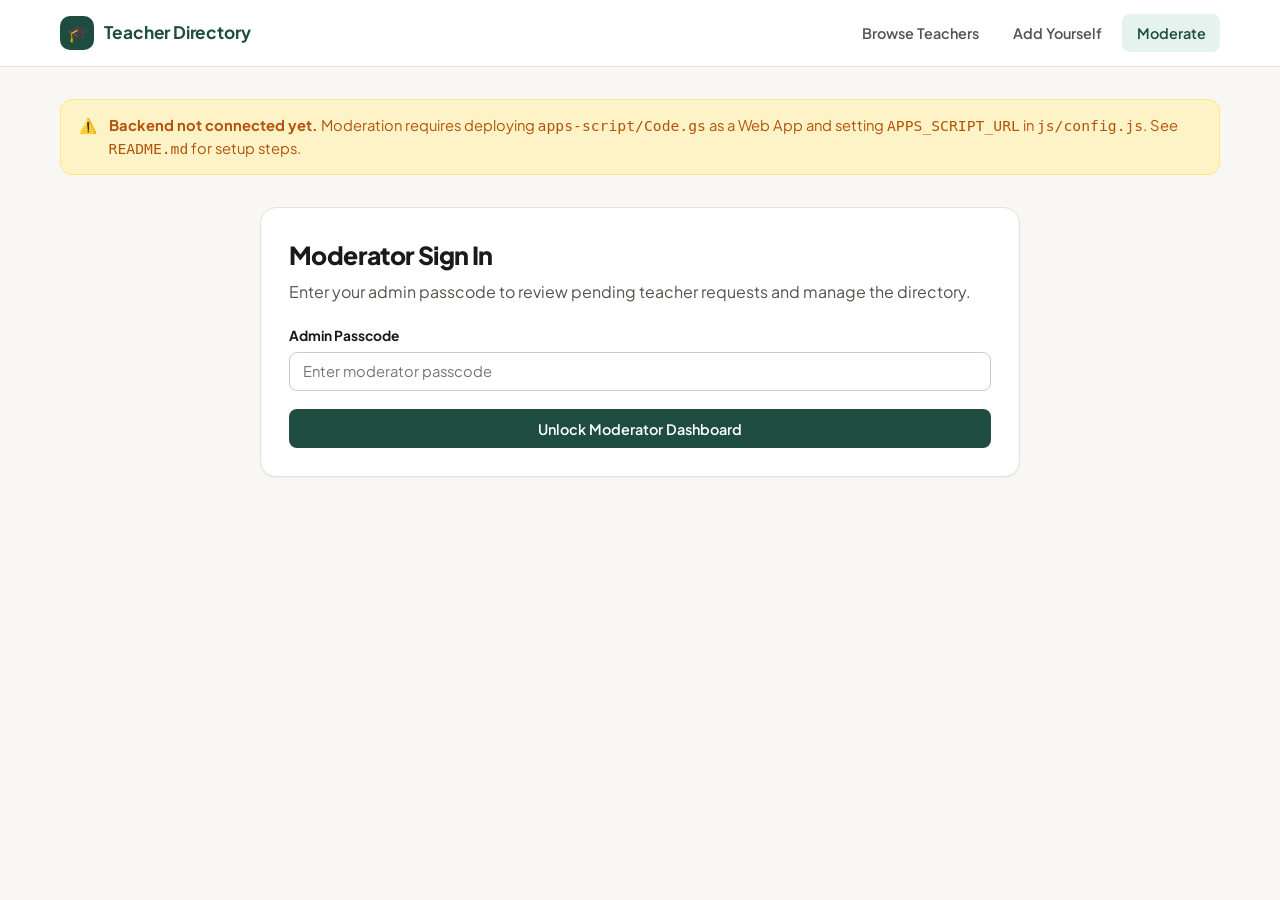
==== admin.html @ 6d1a6575 "Initial commit: Recommended Teacher Directory web app" ====
<!DOCTYPE html>
<html lang="en">
<head>
  <meta charset="UTF-8" />
  <meta name="viewport" content="width=device-width, initial-scale=1.0" />
  <title>Moderate Requests — Teacher Directory</title>
  <link rel="preconnect" href="https://fonts.googleapis.com" />
  <link rel="preconnect" href="https://fonts.gstatic.com" crossorigin />
  <link href="https://fonts.googleapis.com/css2?family=Plus+Jakarta+Sans:wght@400;500;600;700;800&display=swap" rel="stylesheet" />
  <link rel="stylesheet" href="css/styles.css" />
</head>
<body>
  <header class="navbar">
    <div class="navbar-inner">
      <a href="index.html" class="brand">
        <span class="brand-icon" aria-hidden="true">🎓</span>
        <span>Teacher Directory</span>
      </a>
      <nav class="nav-links" aria-label="Main navigation">
        <a href="index.html" class="nav-link">Browse Teachers</a>
        <a href="submit.html" class="nav-link">Add Yourself</a>
        <a href="admin.html" class="nav-link active">Moderate</a>
      </nav>
    </div>
  </header>

  <main class="container">
    <div id="setupNotice" class="alert alert-warning" style="display:none;">
      <span>⚠️</span>
      <div>
        <strong>Backend not connected yet.</strong> Moderation requires deploying <code>apps-script/Code.gs</code> as a Web App and setting <code>APPS_SCRIPT_URL</code> in <code>js/config.js</code>. See <code>README.md</code> for setup steps.
      </div>
    </div>

    <!-- Login View -->
    <section id="loginSection" class="container-narrow" style="margin: 2rem auto;">
      <div class="card-panel">
        <div class="page-header" style="margin-bottom:1.25rem;">
          <h1 style="font-size:1.55rem;">Moderator Sign In</h1>
          <p>Enter your admin passcode to review pending teacher requests and manage the directory.</p>
        </div>

        <div id="loginError" class="alert alert-danger" style="display:none;"></div>

        <form id="loginForm">
          <div class="form-group">
            <label for="passcodeInput">Admin Passcode</label>
            <input type="password" id="passcodeInput" class="form-control" placeholder="Enter moderator passcode" required autocomplete="current-password" />
          </div>
          <div style="margin-top:1.15rem;">
            <button type="submit" id="loginBtn" class="btn btn-primary" style="width:100%;">Unlock Moderator Dashboard</button>
          </div>
        </form>
      </div>
    </section>

    <!-- Dashboard View -->
    <section id="dashboardSection" style="display:none;">
      <div class="results-toolbar" style="margin-bottom:1.25rem;">
        <div class="page-header" style="margin-bottom:0;">
          <h1>Moderation Dashboard</h1>
          <p>Approve, edit, or reject teacher submissions and keep the directory up to date.</p>
        </div>
        <div style="display:flex; gap:0.5rem;">
          <button type="button" id="refreshBtn" class="btn btn-secondary">↻ Refresh</button>
          <button type="button" id="logoutBtn" class="btn btn-danger">Sign Out</button>
        </div>
      </div>

      <div class="tabs" role="tablist">
        <button type="button" class="tab-btn active" id="tabPending" role="tab" aria-selected="true">
          Pending Requests <span class="count-pill" id="pendingCount">0</span>
        </button>
        <button type="button" class="tab-btn" id="tabApproved" role="tab" aria-selected="false">
          Approved Directory <span class="count-pill" id="approvedCount">0</span>
        </button>
      </div>

      <!-- Pending Tab -->
      <div id="pendingPanel">
        <div id="pendingContainer"></div>
      </div>

      <!-- Approved Tab -->
      <div id="approvedPanel" style="display:none;">
        <div class="search-row" style="margin-bottom:1rem;">
          <div class="search-input-wrap">
            <svg width="18" height="18" viewBox="0 0 24 24" fill="none" stroke="currentColor" stroke-width="2" stroke-linecap="round" stroke-linejoin="round" aria-hidden="true">
              <circle cx="11" cy="11" r="8"></circle>
              <line x1="21" y1="21" x2="16.65" y2="16.65"></line>
            </svg>
            <input type="search" id="adminSearchInput" class="search-input" placeholder="Search approved teachers by name, subject, contact..." />
          </div>
        </div>
        <div id="approvedContainer"></div>
      </div>
    </section>
  </main>

  <!-- Edit / Approve Modal -->
  <div id="editModalBackdrop" class="modal-backdrop" role="dialog" aria-modal="true" aria-labelledby="modalTitle">
    <div class="modal">
      <div class="modal-header">
        <h2 id="modalTitle">Edit Teacher</h2>
        <button type="button" id="closeModalBtn" class="btn btn-secondary btn-sm">✕</button>
      </div>
      <form id="editForm">
        <div class="form-grid">
          <div class="form-group full">
            <label for="editName">Teacher / Academy Name</label>
            <input type="text" id="editName" class="form-control" required />
          </div>
          <div class="form-group">
            <label for="editSubject">Subject(s)</label>
            <input type="text" id="editSubject" class="form-control" required />
          </div>
          <div class="form-group">
            <label for="editMulti">Multi / Single</label>
            <select id="editMulti" class="form-control">
              <option value="Single">Single</option>
              <option value="Multiple">Multiple</option>
              <option value="Multi/repeat">Multi/repeat</option>
              <option value="Misc">Misc</option>
            </select>
          </div>
          <div class="form-group">
            <label for="editGrades">Grade(s)</label>
            <input type="text" id="editGrades" class="form-control" />
          </div>
          <div class="form-group">
            <label for="editBoard">Board</label>
            <input type="text" id="editBoard" class="form-control" />
          </div>
          <div class="form-group">
            <label for="editMode">Mode of Teaching</label>
            <select id="editMode" class="form-control">
              <option value="Online">Online</option>
              <option value="Offline">Offline</option>
              <option value="Hybrid">Hybrid</option>
              <option value="N.A">N.A</option>
            </select>
          </div>
          <div class="form-group">
            <label for="editContact">Contact Details</label>
            <input type="text" id="editContact" class="form-control" />
          </div>
          <div class="form-group full">
            <label for="editLocality">Locality for Offline</label>
            <input type="text" id="editLocality" class="form-control" />
          </div>
          <div class="form-group full">
            <label for="editComments">Comments</label>
            <textarea id="editComments" rows="3" class="form-control"></textarea>
          </div>
        </div>

        <div style="margin-top:1.25rem; display:flex; justify-content:flex-end; gap:0.6rem;">
          <button type="button" id="cancelModalBtn" class="btn btn-secondary">Cancel</button>
          <button type="submit" id="saveModalBtn" class="btn btn-primary">Save Changes</button>
        </div>
      </form>
    </div>
  </div>

  <div id="toast" class="toast" role="status" aria-live="polite"></div>

  <script type="module" src="js/admin.js"></script>
</body>
</html>
---- css/styles.css ----
/* ==========================================================================
   Teacher Directory — Clean, Warm Editorial Design System
   ========================================================================== */

:root {
  --bg: #f8f7f4;
  --surface: #ffffff;
  --surface-subtle: #f2f0eb;
  --border: #e5e2da;
  --border-strong: #d0cbc0;

  --text: #1c1917;
  --text-muted: #57534e;
  --text-light: #78716c;

  --primary: #1e4d40;
  --primary-hover: #163a30;
  --primary-soft: #e6f2ee;

  --accent: #c26a2e;
  --accent-soft: #fdf0e6;

  --online-bg: #e0f2fe;
  --online-text: #0369a1;
  --offline-bg: #fef3c7;
  --offline-text: #b45309;
  --hybrid-bg: #ede9fe;
  --hybrid-text: #6d28d9;
  --neutral-bg: #f1f5f9;
  --neutral-text: #475569;

  --success: #15803d;
  --success-bg: #dcfce7;
  --danger: #b91c1c;
  --danger-bg: #fee2e2;
  --warning: #b45309;
  --warning-bg: #fef3c7;

  --radius-sm: 8px;
  --radius-md: 12px;
  --radius-lg: 16px;
  --shadow-sm: 0 1px 2px rgba(28, 25, 23, 0.05);
  --shadow-md: 0 4px 14px rgba(28, 25, 23, 0.07);
  --shadow-lg: 0 12px 30px rgba(28, 25, 23, 0.12);
}

*, *::before, *::after {
  box-sizing: border-box;
}

body {
  margin: 0;
  font-family: 'Plus Jakarta Sans', -apple-system, BlinkMacSystemFont, 'Segoe UI', Roboto, sans-serif;
  background: var(--bg);
  color: var(--text);
  line-height: 1.55;
  -webkit-font-smoothing: antialiased;
}

a {
  color: inherit;
  text-decoration: none;
}

button, input, select, textarea {
  font-family: inherit;
}

/* ---------- Navigation ---------- */
.navbar {
  position: sticky;
  top: 0;
  z-index: 40;
  background: rgba(255, 255, 255, 0.92);
  backdrop-filter: blur(10px);
  border-bottom: 1px solid var(--border);
}

.navbar-inner {
  max-width: 1200px;
  margin: 0 auto;
  padding: 0.85rem 1.25rem;
  display: flex;
  align-items: center;
  justify-content: space-between;
  gap: 1rem;
  flex-wrap: wrap;
}

.brand {
  display: flex;
  align-items: center;
  gap: 0.65rem;
  font-weight: 700;
  font-size: 1.08rem;
  color: var(--primary);
  letter-spacing: -0.01em;
}

.brand-icon {
  width: 34px;
  height: 34px;
  border-radius: 10px;
  background: var(--primary);
  color: #fff;
  display: grid;
  place-items: center;
  font-size: 1.05rem;
}

.nav-links {
  display: flex;
  align-items: center;
  gap: 0.35rem;
}

.nav-link {
  padding: 0.5rem 0.9rem;
  border-radius: var(--radius-sm);
  font-size: 0.9rem;
  font-weight: 600;
  color: var(--text-muted);
  transition: background 0.15s, color 0.15s;
}

.nav-link:hover {
  background: var(--surface-subtle);
  color: var(--text);
}

.nav-link.active {
  background: var(--primary-soft);
  color: var(--primary);
}

/* ---------- Layout ---------- */
.container {
  max-width: 1200px;
  margin: 0 auto;
  padding: 2rem 1.25rem 4rem;
}

.container-narrow {
  max-width: 760px;
}

.page-header {
  margin-bottom: 1.75rem;
}

.page-header h1 {
  margin: 0 0 0.35rem;
  font-size: clamp(1.6rem, 3vw, 2.15rem);
  font-weight: 800;
  letter-spacing: -0.025em;
  color: var(--text);
}

.page-header p {
  margin: 0;
  color: var(--text-muted);
  font-size: 1rem;
}

/* ---------- Banners / Alerts ---------- */
.alert {
  padding: 0.9rem 1.15rem;
  border-radius: var(--radius-md);
  font-size: 0.92rem;
  margin-bottom: 1.25rem;
  display: flex;
  align-items: flex-start;
  gap: 0.7rem;
  line-height: 1.5;
}

.alert-warning {
  background: var(--warning-bg);
  color: var(--warning);
  border: 1px solid #fde68a;
}

.alert-success {
  background: var(--success-bg);
  color: var(--success);
  border: 1px solid #bbf7d0;
}

.alert-danger {
  background: var(--danger-bg);
  color: var(--danger);
  border: 1px solid #fecaca;
}

.alert-info {
  background: var(--primary-soft);
  color: var(--primary);
  border: 1px solid #c3e2d8;
}

/* ---------- Buttons ---------- */
.btn {
  display: inline-flex;
  align-items: center;
  justify-content: center;
  gap: 0.45rem;
  padding: 0.6rem 1.1rem;
  border-radius: var(--radius-sm);
  border: 1px solid transparent;
  font-size: 0.9rem;
  font-weight: 600;
  cursor: pointer;
  transition: all 0.15s ease;
  white-space: nowrap;
}

.btn:disabled {
  opacity: 0.55;
  cursor: not-allowed;
}

.btn-primary {
  background: var(--primary);
  color: #fff;
}

.btn-primary:hover:not(:disabled) {
  background: var(--primary-hover);
}

.btn-secondary {
  background: var(--surface);
  color: var(--text);
  border-color: var(--border-strong);
}

.btn-secondary:hover:not(:disabled) {
  background: var(--surface-subtle);
}

.btn-success {
  background: var(--success);
  color: #fff;
}

.btn-success:hover:not(:disabled) {
  background: #166534;
}

.btn-danger {
  background: var(--surface);
  color: var(--danger);
  border-color: #fca5a5;
}

.btn-danger:hover:not(:disabled) {
  background: var(--danger-bg);
}

.btn-sm {
  padding: 0.4rem 0.75rem;
  font-size: 0.82rem;
}

/* ---------- Filter Bar (Browse Page) ---------- */
.filter-panel {
  background: var(--surface);
  border: 1px solid var(--border);
  border-radius: var(--radius-lg);
  padding: 1.25rem;
  box-shadow: var(--shadow-sm);
  margin-bottom: 1.5rem;
}

.search-row {
  display: flex;
  gap: 0.75rem;
  margin-bottom: 1rem;
  flex-wrap: wrap;
}

.search-input-wrap {
  flex: 1;
  min-width: 240px;
  position: relative;
}

.search-input-wrap svg {
  position: absolute;
  left: 0.9rem;
  top: 50%;
  transform: translateY(-50%);
  color: var(--text-light);
  pointer-events: none;
}

.search-input {
  width: 100%;
  padding: 0.72rem 1rem 0.72rem 2.6rem;
  border: 1px solid var(--border-strong);
  border-radius: var(--radius-sm);
  font-size: 0.95rem;
  background: var(--bg);
  color: var(--text);
  transition: border-color 0.15s, background 0.15s;
}

.search-input:focus {
  outline: none;
  border-color: var(--primary);
  background: var(--surface);
}

.filter-grid {
  display: grid;
  grid-template-columns: repeat(auto-fit, minmax(175px, 1fr));
  gap: 0.75rem;
}

.filter-field label {
  display: block;
  font-size: 0.76rem;
  font-weight: 700;
  text-transform: uppercase;
  letter-spacing: 0.04em;
  color: var(--text-light);
  margin-bottom: 0.3rem;
}

.filter-field select,
.form-control {
  width: 100%;
  padding: 0.58rem 0.8rem;
  border: 1px solid var(--border-strong);
  border-radius: var(--radius-sm);
  font-size: 0.92rem;
  background: var(--surface);
  color: var(--text);
  transition: border-color 0.15s;
}

.filter-field select:focus,
.form-control:focus {
  outline: none;
  border-color: var(--primary);
}

.results-toolbar {
  display: flex;
  align-items: center;
  justify-content: space-between;
  gap: 1rem;
  margin-bottom: 1rem;
  flex-wrap: wrap;
}

.results-count {
  font-size: 0.92rem;
  color: var(--text-muted);
  font-weight: 600;
}

.view-toggle {
  display: inline-flex;
  background: var(--surface-subtle);
  padding: 3px;
  border-radius: var(--radius-sm);
  border: 1px solid var(--border);
}

.view-toggle button {
  border: none;
  background: transparent;
  padding: 0.35rem 0.75rem;
  border-radius: 6px;
  font-size: 0.82rem;
  font-weight: 600;
  color: var(--text-muted);
  cursor: pointer;
}

.view-toggle button.active {
  background: var(--surface);
  color: var(--text);
  box-shadow: var(--shadow-sm);
}

/* ---------- Teacher Cards ---------- */
.teacher-grid {
  display: grid;
  grid-template-columns: repeat(auto-fill, minmax(320px, 1fr));
  gap: 1.1rem;
}

.teacher-card {
  background: var(--surface);
  border: 1px solid var(--border);
  border-radius: var(--radius-lg);
  padding: 1.25rem;
  box-shadow: var(--shadow-sm);
  display: flex;
  flex-direction: column;
  gap: 0.85rem;
  transition: transform 0.15s ease, box-shadow 0.15s ease, border-color 0.15s ease;
}

.teacher-card:hover {
  transform: translateY(-2px);
  box-shadow: var(--shadow-md);
  border-color: var(--border-strong);
}

.card-top {
  display: flex;
  justify-content: space-between;
  align-items: flex-start;
  gap: 0.75rem;
}

.teacher-name {
  margin: 0;
  font-size: 1.08rem;
  font-weight: 700;
  color: var(--text);
  line-height: 1.3;
}

.subject-tag {
  display: inline-block;
  margin-top: 0.3rem;
  font-size: 0.82rem;
  font-weight: 600;
  color: var(--primary);
  background: var(--primary-soft);
  padding: 0.2rem 0.6rem;
  border-radius: 999px;
}

.badge {
  display: inline-flex;
  align-items: center;
  padding: 0.22rem 0.6rem;
  border-radius: 999px;
  font-size: 0.75rem;
  font-weight: 700;
  white-space: nowrap;
}

.badge-online { background: var(--online-bg); color: var(--online-text); }
.badge-offline { background: var(--offline-bg); color: var(--offline-text); }
.badge-hybrid { background: var(--hybrid-bg); color: var(--hybrid-text); }
.badge-neutral { background: var(--neutral-bg); color: var(--neutral-text); }
.badge-pending { background: var(--warning-bg); color: var(--warning); }

.meta-list {
  display: grid;
  grid-template-columns: 1fr 1fr;
  gap: 0.55rem 0.75rem;
  font-size: 0.86rem;
}

.meta-item {
  display: flex;
  flex-direction: column;
}

.meta-item.full {
  grid-column: 1 / -1;
}

.meta-label {
  font-size: 0.72rem;
  font-weight: 700;
  text-transform: uppercase;
  letter-spacing: 0.04em;
  color: var(--text-light);
}

.meta-value {
  color: var(--text);
  font-weight: 500;
}

.teacher-comments {
  font-size: 0.86rem;
  color: var(--text-muted);
  background: var(--bg);
  padding: 0.65rem 0.8rem;
  border-radius: var(--radius-sm);
  border-left: 3px solid var(--accent);
}

.card-actions {
  margin-top: auto;
  padding-top: 0.75rem;
  border-top: 1px solid var(--border);
  display: flex;
  align-items: center;
  justify-content: space-between;
  gap: 0.5rem;
  flex-wrap: wrap;
}

.phone-display {
  font-size: 0.88rem;
  font-weight: 700;
  color: var(--text);
  font-variant-numeric: tabular-nums;
}

.contact-btns {
  display: flex;
  gap: 0.4rem;
}

/* ---------- Table View ---------- */
.table-wrap {
  background: var(--surface);
  border: 1px solid var(--border);
  border-radius: var(--radius-lg);
  overflow-x: auto;
  box-shadow: var(--shadow-sm);
}

table {
  width: 100%;
  border-collapse: collapse;
  font-size: 0.88rem;
}

th, td {
  text-align: left;
  padding: 0.75rem 0.9rem;
  border-bottom: 1px solid var(--border);
  vertical-align: top;
}

th {
  background: var(--surface-subtle);
  font-size: 0.76rem;
  text-transform: uppercase;
  letter-spacing: 0.04em;
  color: var(--text-muted);
  font-weight: 700;
  white-space: nowrap;
}

tr:last-child td {
  border-bottom: none;
}

tbody tr:hover {
  background: #faf9f6;
}

/* ---------- Forms (Submit & Admin) ---------- */
.card-panel {
  background: var(--surface);
  border: 1px solid var(--border);
  border-radius: var(--radius-lg);
  padding: 1.75rem;
  box-shadow: var(--shadow-sm);
}

.form-grid {
  display: grid;
  grid-template-columns: repeat(2, 1fr);
  gap: 1.15rem;
}

.form-group {
  display: flex;
  flex-direction: column;
  gap: 0.35rem;
}

.form-group.full {
  grid-column: 1 / -1;
}

.form-group label {
  font-size: 0.86rem;
  font-weight: 700;
  color: var(--text);
}

.form-group .hint {
  font-size: 0.78rem;
  color: var(--text-light);
}

.required {
  color: var(--danger);
}

.checkbox-group {
  display: flex;
  flex-wrap: wrap;
  gap: 0.5rem;
}

.chip-check {
  display: inline-flex;
  align-items: center;
  gap: 0.4rem;
  padding: 0.42rem 0.8rem;
  border: 1px solid var(--border-strong);
  border-radius: 999px;
  font-size: 0.84rem;
  font-weight: 600;
  cursor: pointer;
  background: var(--surface);
  user-select: none;
  transition: all 0.15s;
}

.chip-check:has(input:checked) {
  background: var(--primary-soft);
  border-color: var(--primary);
  color: var(--primary);
}

.chip-check input {
  accent-color: var(--primary);
  margin: 0;
}

.quick-chips {
  display: flex;
  flex-wrap: wrap;
  gap: 0.35rem;
  margin-top: 0.25rem;
}

.quick-chip {
  border: 1px solid var(--border);
  background: var(--surface-subtle);
  color: var(--text-muted);
  padding: 0.2rem 0.55rem;
  border-radius: 999px;
  font-size: 0.76rem;
  font-weight: 600;
  cursor: pointer;
}

.quick-chip:hover {
  border-color: var(--primary);
  color: var(--primary);
}

/* ---------- Admin Tabs & Modal ---------- */
.tabs {
  display: flex;
  gap: 0.5rem;
  border-bottom: 1px solid var(--border);
  margin-bottom: 1.5rem;
}

.tab-btn {
  padding: 0.75rem 1.1rem;
  border: none;
  background: transparent;
  font-size: 0.94rem;
  font-weight: 700;
  color: var(--text-muted);
  cursor: pointer;
  border-bottom: 2px solid transparent;
  margin-bottom: -1px;
  display: inline-flex;
  align-items: center;
  gap: 0.5rem;
}

.tab-btn.active {
  color: var(--primary);
  border-bottom-color: var(--primary);
}

.count-pill {
  background: var(--surface-subtle);
  color: var(--text);
  padding: 0.12rem 0.5rem;
  border-radius: 999px;
  font-size: 0.76rem;
}

.tab-btn.active .count-pill {
  background: var(--primary-soft);
  color: var(--primary);
}

.modal-backdrop {
  position: fixed;
  inset: 0;
  background: rgba(28, 25, 23, 0.5);
  display: none;
  align-items: center;
  justify-content: center;
  padding: 1rem;
  z-index: 100;
}

.modal-backdrop.open {
  display: flex;
}

.modal {
  background: var(--surface);
  border-radius: var(--radius-lg);
  max-width: 640px;
  width: 100%;
  max-height: 90vh;
  overflow-y: auto;
  padding: 1.5rem;
  box-shadow: var(--shadow-lg);
}

.modal-header {
  display: flex;
  align-items: center;
  justify-content: space-between;
  margin-bottom: 1rem;
}

.modal-header h2 {
  margin: 0;
  font-size: 1.2rem;
}

/* ---------- Empty / Loading States ---------- */
.state-box {
  text-align: center;
  padding: 3.5rem 1.5rem;
  background: var(--surface);
  border: 1px dashed var(--border-strong);
  border-radius: var(--radius-lg);
  color: var(--text-muted);
}

.spinner {
  width: 32px;
  height: 32px;
  border: 3px solid var(--border);
  border-top-color: var(--primary);
  border-radius: 50%;
  animation: spin 0.75s linear infinite;
  margin: 0 auto 0.85rem;
}

@keyframes spin {
  to { transform: rotate(360deg); }
}

.toast {
  position: fixed;
  bottom: 1.25rem;
  right: 1.25rem;
  background: var(--text);
  color: #fff;
  padding: 0.75rem 1.15rem;
  border-radius: var(--radius-sm);
  font-size: 0.9rem;
  font-weight: 600;
  box-shadow: var(--shadow-lg);
  opacity: 0;
  transform: translateY(10px);
  pointer-events: none;
  transition: opacity 0.2s, transform 0.2s;
  z-index: 200;
}

.toast.show {
  opacity: 1;
  transform: translateY(0);
}

@media (max-width: 680px) {
  .form-grid {
    grid-template-columns: 1fr;
  }
  .teacher-grid {
    grid-template-columns: 1fr;
  }
  .card-panel {
    padding: 1.25rem;
  }
}
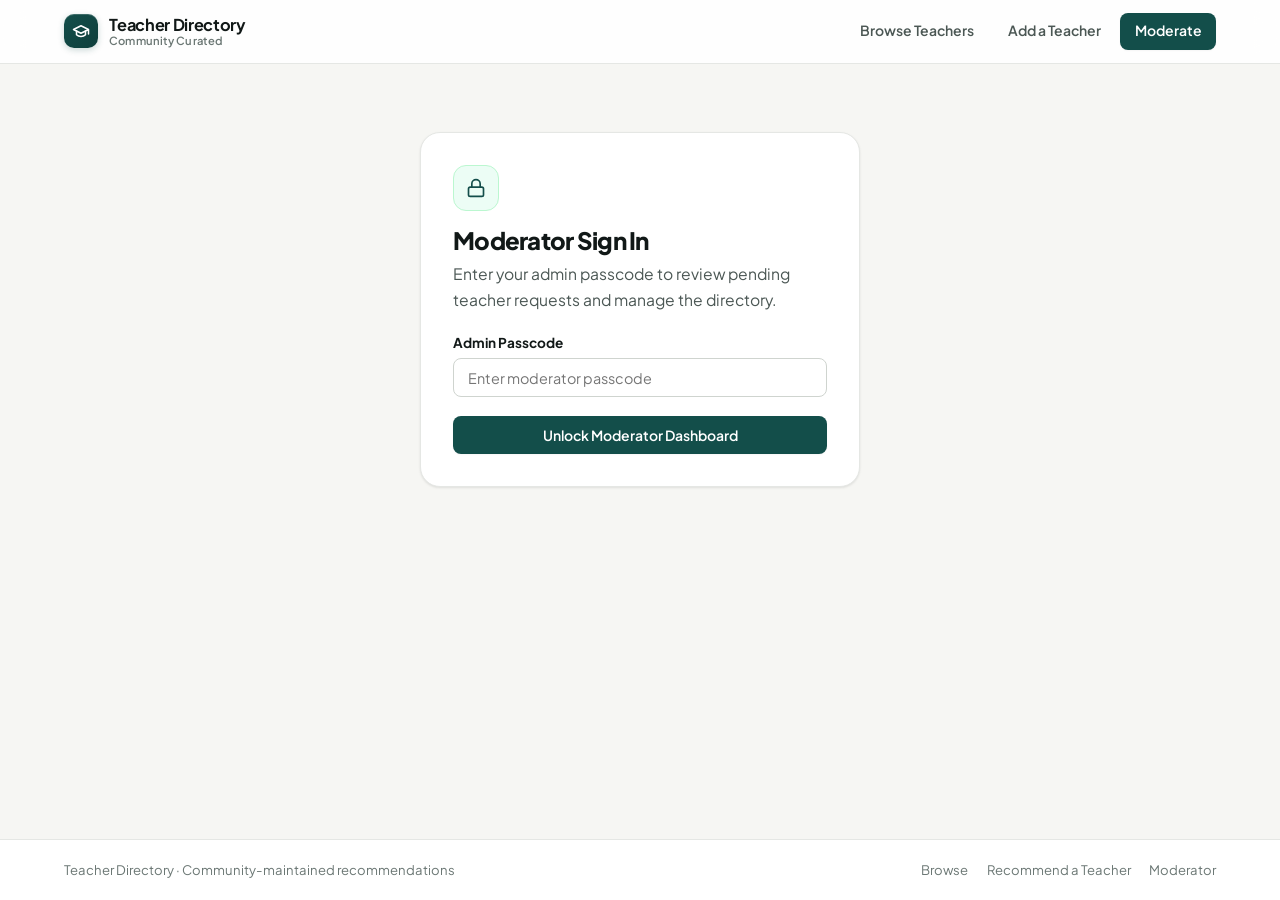
==== commit 4e423d64: "Polish visual design across browse, submit, and moderation pages" ====
--- a/admin.html
+++ b/admin.html
@@ -4,6 +4,7 @@
   <meta charset="UTF-8" />
   <meta name="viewport" content="width=device-width, initial-scale=1.0" />
   <title>Moderate Requests — Teacher Directory</title>
+  <link rel="icon" type="image/svg+xml" href="data:image/svg+xml,%3Csvg xmlns='http://www.w3.org/2000/svg' viewBox='0 0 32 32'%3E%3Crect width='32' height='32' rx='8' fill='%23134e4a'/%3E%3Cpath d='M16 9 6 14l10 5 10-5-10-5Zm-6 7.5V21c0 1.4 2.7 3 6 3s6-1.6 6-3v-4.5l-6 3-6-3Z' fill='%23fff'/%3E%3C/svg%3E" />
   <link rel="preconnect" href="https://fonts.googleapis.com" />
   <link rel="preconnect" href="https://fonts.gstatic.com" crossorigin />
   <link href="https://fonts.googleapis.com/css2?family=Plus+Jakarta+Sans:wght@400;500;600;700;800&display=swap" rel="stylesheet" />
@@ -13,30 +14,48 @@
   <header class="navbar">
     <div class="navbar-inner">
       <a href="index.html" class="brand">
-        <span class="brand-icon" aria-hidden="true">🎓</span>
-        <span>Teacher Directory</span>
+        <span class="brand-icon" aria-hidden="true">
+          <svg width="18" height="18" viewBox="0 0 24 24" fill="none" stroke="currentColor" stroke-width="2" stroke-linecap="round" stroke-linejoin="round">
+            <path d="M22 10v6M2 10l10-5 10 5-10 5z"></path>
+            <path d="M6 12v5c3 3 9 3 12 0v-5"></path>
+          </svg>
+        </span>
+        <span class="brand-text">
+          <span>Teacher Directory</span>
+          <span class="brand-sub">Community Curated</span>
+        </span>
       </a>
       <nav class="nav-links" aria-label="Main navigation">
         <a href="index.html" class="nav-link">Browse Teachers</a>
-        <a href="submit.html" class="nav-link">Add Yourself</a>
-        <a href="admin.html" class="nav-link active">Moderate</a>
+        <a href="submit.html" class="nav-link">Add a Teacher</a>
+        <a href="admin.html" class="nav-link active" aria-current="page">Moderate</a>
       </nav>
     </div>
   </header>
 
   <main class="container">
     <div id="setupNotice" class="alert alert-warning" style="display:none;">
-      <span>⚠️</span>
+      <svg class="alert-icon" width="18" height="18" viewBox="0 0 24 24" fill="none" stroke="currentColor" stroke-width="2" stroke-linecap="round" stroke-linejoin="round" aria-hidden="true">
+        <path d="M10.29 3.86 1.82 18a2 2 0 0 0 1.71 3h16.94a2 2 0 0 0 1.71-3L13.71 3.86a2 2 0 0 0-3.42 0z"></path>
+        <line x1="12" y1="9" x2="12" y2="13"></line>
+        <line x1="12" y1="17" x2="12.01" y2="17"></line>
+      </svg>
       <div>
-        <strong>Backend not connected yet.</strong> Moderation requires deploying <code>apps-script/Code.gs</code> as a Web App and setting <code>APPS_SCRIPT_URL</code> in <code>js/config.js</code>. See <code>README.md</code> for setup steps.
+        <strong>Backend not connected yet.</strong> Moderation requires deploying <code>apps-script/Code.gs</code> as a Web App and setting <code>APPS_SCRIPT_URL</code> in <code>js/config.js</code>.
       </div>
     </div>
 
     <!-- Login View -->
-    <section id="loginSection" class="container-narrow" style="margin: 2rem auto;">
+    <section id="loginSection" class="login-shell">
       <div class="card-panel">
+        <div class="login-badge" aria-hidden="true">
+          <svg width="20" height="20" viewBox="0 0 24 24" fill="none" stroke="currentColor" stroke-width="2" stroke-linecap="round" stroke-linejoin="round">
+            <rect x="3" y="11" width="18" height="11" rx="2" ry="2"></rect>
+            <path d="M7 11V7a5 5 0 0 1 10 0v4"></path>
+          </svg>
+        </div>
         <div class="page-header" style="margin-bottom:1.25rem;">
-          <h1 style="font-size:1.55rem;">Moderator Sign In</h1>
+          <h1 style="font-size:1.5rem;">Moderator Sign In</h1>
           <p>Enter your admin passcode to review pending teacher requests and manage the directory.</p>
         </div>
 
@@ -47,7 +66,7 @@
             <label for="passcodeInput">Admin Passcode</label>
             <input type="password" id="passcodeInput" class="form-control" placeholder="Enter moderator passcode" required autocomplete="current-password" />
           </div>
-          <div style="margin-top:1.15rem;">
+          <div style="margin-top:1.2rem;">
             <button type="submit" id="loginBtn" class="btn btn-primary" style="width:100%;">Unlock Moderator Dashboard</button>
           </div>
         </form>
@@ -56,13 +75,19 @@
 
     <!-- Dashboard View -->
     <section id="dashboardSection" style="display:none;">
-      <div class="results-toolbar" style="margin-bottom:1.25rem;">
+      <div class="results-toolbar" style="margin-bottom:1.4rem;">
         <div class="page-header" style="margin-bottom:0;">
           <h1>Moderation Dashboard</h1>
           <p>Approve, edit, or reject teacher submissions and keep the directory up to date.</p>
         </div>
         <div style="display:flex; gap:0.5rem;">
-          <button type="button" id="refreshBtn" class="btn btn-secondary">↻ Refresh</button>
+          <button type="button" id="refreshBtn" class="btn btn-secondary">
+            <svg width="15" height="15" viewBox="0 0 24 24" fill="none" stroke="currentColor" stroke-width="2" stroke-linecap="round" stroke-linejoin="round" aria-hidden="true">
+              <polyline points="23 4 23 10 17 10"></polyline>
+              <path d="M20.49 15a9 9 0 1 1-2.12-9.36L23 10"></path>
+            </svg>
+            Refresh
+          </button>
           <button type="button" id="logoutBtn" class="btn btn-danger">Sign Out</button>
         </div>
       </div>
@@ -85,7 +110,7 @@
       <div id="approvedPanel" style="display:none;">
         <div class="search-row" style="margin-bottom:1rem;">
           <div class="search-input-wrap">
-            <svg width="18" height="18" viewBox="0 0 24 24" fill="none" stroke="currentColor" stroke-width="2" stroke-linecap="round" stroke-linejoin="round" aria-hidden="true">
+            <svg width="17" height="17" viewBox="0 0 24 24" fill="none" stroke="currentColor" stroke-width="2" stroke-linecap="round" stroke-linejoin="round" aria-hidden="true">
               <circle cx="11" cy="11" r="8"></circle>
               <line x1="21" y1="21" x2="16.65" y2="16.65"></line>
             </svg>
@@ -102,7 +127,12 @@
     <div class="modal">
       <div class="modal-header">
         <h2 id="modalTitle">Edit Teacher</h2>
-        <button type="button" id="closeModalBtn" class="btn btn-secondary btn-sm">✕</button>
+        <button type="button" id="closeModalBtn" class="btn btn-ghost btn-sm btn-icon" aria-label="Close modal">
+          <svg width="16" height="16" viewBox="0 0 24 24" fill="none" stroke="currentColor" stroke-width="2" stroke-linecap="round" stroke-linejoin="round" aria-hidden="true">
+            <line x1="18" y1="6" x2="6" y2="18"></line>
+            <line x1="6" y1="6" x2="18" y2="18"></line>
+          </svg>
+        </button>
       </div>
       <form id="editForm">
         <div class="form-grid">
@@ -154,13 +184,24 @@
           </div>
         </div>
 
-        <div style="margin-top:1.25rem; display:flex; justify-content:flex-end; gap:0.6rem;">
+        <div class="form-actions" style="margin-top:1.35rem; padding-top:1rem;">
           <button type="button" id="cancelModalBtn" class="btn btn-secondary">Cancel</button>
           <button type="submit" id="saveModalBtn" class="btn btn-primary">Save Changes</button>
         </div>
       </form>
     </div>
   </div>
+
+  <footer class="site-footer">
+    <div class="footer-inner">
+      <span>Teacher Directory &middot; Community-maintained recommendations</span>
+      <div class="footer-links">
+        <a href="index.html">Browse</a>
+        <a href="submit.html">Recommend a Teacher</a>
+        <a href="admin.html">Moderator</a>
+      </div>
+    </div>
+  </footer>
 
   <div id="toast" class="toast" role="status" aria-live="polite"></div>
 
--- a/css/styles.css
+++ b/css/styles.css
@@ -1,60 +1,93 @@
 /* ==========================================================================
-   Teacher Directory — Clean, Warm Editorial Design System
+   Teacher Directory — Refined Editorial Design System
    ========================================================================== */
 
 :root {
-  --bg: #f8f7f4;
+  --bg: #f6f6f3;
+  --bg-hero: #ffffff;
   --surface: #ffffff;
-  --surface-subtle: #f2f0eb;
-  --border: #e5e2da;
-  --border-strong: #d0cbc0;
-
-  --text: #1c1917;
-  --text-muted: #57534e;
-  --text-light: #78716c;
-
-  --primary: #1e4d40;
-  --primary-hover: #163a30;
-  --primary-soft: #e6f2ee;
-
-  --accent: #c26a2e;
-  --accent-soft: #fdf0e6;
-
-  --online-bg: #e0f2fe;
+  --surface-subtle: #f3f4f2;
+  --surface-hover: #f9faf8;
+  --border: #e5e7e4;
+  --border-strong: #cfd4cf;
+
+  --text: #111817;
+  --text-muted: #4b5754;
+  --text-light: #6b7774;
+
+  --primary: #134e4a;
+  --primary-hover: #0f3f3c;
+  --primary-soft: #ecfdf5;
+  --primary-soft-border: #bbf7d0;
+  --primary-ring: rgba(19, 78, 74, 0.16);
+
+  --accent: #b45309;
+  --accent-soft: #fffbeb;
+
+  --online-bg: #f0f9ff;
+  --online-border: #bae6fd;
   --online-text: #0369a1;
-  --offline-bg: #fef3c7;
+  --online-dot: #0284c7;
+
+  --offline-bg: #fffbeb;
+  --offline-border: #fde68a;
   --offline-text: #b45309;
-  --hybrid-bg: #ede9fe;
+  --offline-dot: #d97706;
+
+  --hybrid-bg: #f5f3ff;
+  --hybrid-border: #ddd6fe;
   --hybrid-text: #6d28d9;
-  --neutral-bg: #f1f5f9;
-  --neutral-text: #475569;
+  --hybrid-dot: #7c3aed;
+
+  --neutral-bg: #f3f4f6;
+  --neutral-border: #e5e7eb;
+  --neutral-text: #4b5563;
+  --neutral-dot: #9ca3af;
 
   --success: #15803d;
-  --success-bg: #dcfce7;
+  --success-hover: #166534;
+  --success-bg: #f0fdf4;
+  --success-border: #bbf7d0;
+
   --danger: #b91c1c;
-  --danger-bg: #fee2e2;
-  --warning: #b45309;
-  --warning-bg: #fef3c7;
+  --danger-bg: #fef2f2;
+  --danger-border: #fecaca;
+
+  --warning: #92400e;
+  --warning-bg: #fffbeb;
+  --warning-border: #fde68a;
 
   --radius-sm: 8px;
   --radius-md: 12px;
   --radius-lg: 16px;
-  --shadow-sm: 0 1px 2px rgba(28, 25, 23, 0.05);
-  --shadow-md: 0 4px 14px rgba(28, 25, 23, 0.07);
-  --shadow-lg: 0 12px 30px rgba(28, 25, 23, 0.12);
+  --radius-xl: 20px;
+
+  --shadow-xs: 0 1px 2px rgba(17, 24, 23, 0.04);
+  --shadow-sm: 0 1px 3px rgba(17, 24, 23, 0.06), 0 1px 2px rgba(17, 24, 23, 0.04);
+  --shadow-md: 0 10px 24px -6px rgba(17, 24, 23, 0.08), 0 4px 8px -4px rgba(17, 24, 23, 0.04);
+  --shadow-lg: 0 24px 48px -12px rgba(17, 24, 23, 0.16);
 }
 
 *, *::before, *::after {
   box-sizing: border-box;
 }
 
+html {
+  scroll-behavior: smooth;
+}
+
 body {
   margin: 0;
+  min-height: 100dvh;
+  display: flex;
+  flex-direction: column;
   font-family: 'Plus Jakarta Sans', -apple-system, BlinkMacSystemFont, 'Segoe UI', Roboto, sans-serif;
   background: var(--bg);
   color: var(--text);
   line-height: 1.55;
+  text-align: start;
   -webkit-font-smoothing: antialiased;
+  -moz-osx-font-smoothing: grayscale;
 }
 
 a {
@@ -64,6 +97,11 @@
 
 button, input, select, textarea {
   font-family: inherit;
+}
+
+:where(a, button, input, select, textarea):focus-visible {
+  outline: 2px solid var(--primary);
+  outline-offset: 2px;
 }
 
 /* ---------- Navigation ---------- */
@@ -71,15 +109,16 @@
   position: sticky;
   top: 0;
   z-index: 40;
-  background: rgba(255, 255, 255, 0.92);
-  backdrop-filter: blur(10px);
+  background: rgba(255, 255, 255, 0.88);
+  backdrop-filter: blur(12px);
+  -webkit-backdrop-filter: blur(12px);
   border-bottom: 1px solid var(--border);
 }
 
 .navbar-inner {
   max-width: 1200px;
   margin: 0 auto;
-  padding: 0.85rem 1.25rem;
+  padding: 0.8rem 1.5rem;
   display: flex;
   align-items: center;
   justify-content: space-between;
@@ -90,37 +129,51 @@
 .brand {
   display: flex;
   align-items: center;
-  gap: 0.65rem;
+  gap: 0.7rem;
   font-weight: 700;
-  font-size: 1.08rem;
-  color: var(--primary);
-  letter-spacing: -0.01em;
+  font-size: 1.02rem;
+  color: var(--text);
+  letter-spacing: -0.02em;
 }
 
 .brand-icon {
   width: 34px;
   height: 34px;
   border-radius: 10px;
-  background: var(--primary);
+  background: linear-gradient(135deg, #134e4a 0%, #0f3f3c 100%);
   color: #fff;
   display: grid;
   place-items: center;
-  font-size: 1.05rem;
+  box-shadow: inset 0 1px 0 rgba(255, 255, 255, 0.18), 0 2px 6px rgba(19, 78, 74, 0.22);
+  flex-shrink: 0;
+}
+
+.brand-text {
+  display: flex;
+  flex-direction: column;
+  line-height: 1.15;
+}
+
+.brand-sub {
+  font-size: 0.7rem;
+  font-weight: 600;
+  color: var(--text-light);
+  letter-spacing: 0.01em;
 }
 
 .nav-links {
   display: flex;
   align-items: center;
-  gap: 0.35rem;
+  gap: 0.3rem;
 }
 
 .nav-link {
-  padding: 0.5rem 0.9rem;
+  padding: 0.48rem 0.9rem;
   border-radius: var(--radius-sm);
-  font-size: 0.9rem;
+  font-size: 0.875rem;
   font-weight: 600;
   color: var(--text-muted);
-  transition: background 0.15s, color 0.15s;
+  transition: background-color 0.15s ease, color 0.15s ease;
 }
 
 .nav-link:hover {
@@ -129,44 +182,138 @@
 }
 
 .nav-link.active {
-  background: var(--primary-soft);
-  color: var(--primary);
-}
-
-/* ---------- Layout ---------- */
-.container {
+  background: var(--primary);
+  color: #ffffff;
+  box-shadow: var(--shadow-xs);
+}
+
+/* ---------- Page Hero ---------- */
+.page-hero {
+  background:
+    radial-gradient(800px 260px at 90% -20%, rgba(19, 78, 74, 0.08), transparent 65%),
+    radial-gradient(600px 220px at 10% 110%, rgba(180, 83, 9, 0.05), transparent 60%),
+    var(--bg-hero);
+  border-bottom: 1px solid var(--border);
+}
+
+.page-hero-inner {
   max-width: 1200px;
   margin: 0 auto;
-  padding: 2rem 1.25rem 4rem;
-}
-
-.container-narrow {
-  max-width: 760px;
+  padding: 2.25rem 1.5rem 2rem;
+}
+
+.page-hero-inner.narrow {
+  max-width: 780px;
+}
+
+.eyebrow {
+  display: inline-flex;
+  align-items: center;
+  gap: 0.45rem;
+  padding: 0.25rem 0.7rem;
+  border-radius: 999px;
+  background: var(--primary-soft);
+  border: 1px solid var(--primary-soft-border);
+  color: var(--primary);
+  font-size: 0.75rem;
+  font-weight: 700;
+  letter-spacing: 0.02em;
+  margin-bottom: 0.85rem;
+}
+
+.eyebrow-dot {
+  width: 6px;
+  height: 6px;
+  border-radius: 50%;
+  background: var(--primary);
+}
+
+.hero-row {
+  display: flex;
+  align-items: flex-end;
+  justify-content: space-between;
+  gap: 1.5rem;
+  flex-wrap: wrap;
 }
 
 .page-header {
-  margin-bottom: 1.75rem;
+  margin-bottom: 1.5rem;
+}
+
+.page-hero .page-header {
+  margin-bottom: 0;
+  max-width: 62ch;
 }
 
 .page-header h1 {
-  margin: 0 0 0.35rem;
-  font-size: clamp(1.6rem, 3vw, 2.15rem);
+  margin: 0 0 0.45rem;
+  font-size: clamp(1.65rem, 1.2rem + 1.8vw, 2.35rem);
   font-weight: 800;
-  letter-spacing: -0.025em;
-  color: var(--text);
+  letter-spacing: -0.03em;
+  line-height: 1.15;
+  color: var(--text);
+  text-wrap: balance;
 }
 
 .page-header p {
   margin: 0;
   color: var(--text-muted);
-  font-size: 1rem;
+  font-size: 0.98rem;
+  line-height: 1.6;
+  text-wrap: pretty;
+}
+
+/* ---------- Hero Stats ---------- */
+.stats-strip {
+  display: flex;
+  align-items: stretch;
+  gap: 0.75rem;
+  flex-wrap: wrap;
+}
+
+.stat-card {
+  background: var(--surface);
+  border: 1px solid var(--border);
+  border-radius: var(--radius-md);
+  padding: 0.65rem 1rem;
+  min-width: 112px;
+  box-shadow: var(--shadow-xs);
+}
+
+.stat-value {
+  font-size: 1.25rem;
+  font-weight: 800;
+  letter-spacing: -0.02em;
+  color: var(--text);
+  line-height: 1.2;
+  font-variant-numeric: tabular-nums;
+}
+
+.stat-label {
+  font-size: 0.72rem;
+  font-weight: 600;
+  color: var(--text-light);
+  margin-top: 0.1rem;
+}
+
+/* ---------- Main Layout ---------- */
+.container {
+  flex: 1;
+  width: 100%;
+  max-width: 1200px;
+  margin: 0 auto;
+  padding: 1.75rem 1.5rem 4rem;
+}
+
+.container-narrow {
+  max-width: 780px;
 }
 
 /* ---------- Banners / Alerts ---------- */
 .alert {
-  padding: 0.9rem 1.15rem;
+  padding: 0.9rem 1.1rem;
   border-radius: var(--radius-md);
-  font-size: 0.92rem;
+  font-size: 0.9rem;
   margin-bottom: 1.25rem;
   display: flex;
   align-items: flex-start;
@@ -174,28 +321,33 @@
   line-height: 1.5;
 }
 
+.alert-icon {
+  flex-shrink: 0;
+  margin-top: 0.1rem;
+}
+
 .alert-warning {
   background: var(--warning-bg);
   color: var(--warning);
-  border: 1px solid #fde68a;
+  border: 1px solid var(--warning-border);
 }
 
 .alert-success {
   background: var(--success-bg);
   color: var(--success);
-  border: 1px solid #bbf7d0;
+  border: 1px solid var(--success-border);
 }
 
 .alert-danger {
   background: var(--danger-bg);
   color: var(--danger);
-  border: 1px solid #fecaca;
+  border: 1px solid var(--danger-border);
 }
 
 .alert-info {
   background: var(--primary-soft);
   color: var(--primary);
-  border: 1px solid #c3e2d8;
+  border: 1px solid var(--primary-soft-border);
 }
 
 /* ---------- Buttons ---------- */
@@ -203,15 +355,20 @@
   display: inline-flex;
   align-items: center;
   justify-content: center;
-  gap: 0.45rem;
-  padding: 0.6rem 1.1rem;
+  gap: 0.42rem;
+  padding: 0.56rem 1.05rem;
   border-radius: var(--radius-sm);
   border: 1px solid transparent;
-  font-size: 0.9rem;
+  font-size: 0.875rem;
   font-weight: 600;
+  line-height: 1.3;
   cursor: pointer;
-  transition: all 0.15s ease;
+  transition: background-color 0.15s ease, border-color 0.15s ease, color 0.15s ease, box-shadow 0.15s ease, transform 0.12s ease;
   white-space: nowrap;
+}
+
+.btn svg {
+  flex-shrink: 0;
 }
 
 .btn:disabled {
@@ -221,45 +378,67 @@
 
 .btn-primary {
   background: var(--primary);
-  color: #fff;
+  color: #ffffff;
+  box-shadow: var(--shadow-xs);
 }
 
 .btn-primary:hover:not(:disabled) {
   background: var(--primary-hover);
+  box-shadow: 0 2px 8px rgba(19, 78, 74, 0.24);
 }
 
 .btn-secondary {
   background: var(--surface);
   color: var(--text);
   border-color: var(--border-strong);
+  box-shadow: var(--shadow-xs);
 }
 
 .btn-secondary:hover:not(:disabled) {
   background: var(--surface-subtle);
+  border-color: #b8c0b9;
+}
+
+.btn-ghost {
+  background: transparent;
+  color: var(--text-muted);
+  border-color: transparent;
+}
+
+.btn-ghost:hover:not(:disabled) {
+  background: var(--surface-subtle);
+  color: var(--text);
 }
 
 .btn-success {
   background: var(--success);
-  color: #fff;
+  color: #ffffff;
+  box-shadow: var(--shadow-xs);
 }
 
 .btn-success:hover:not(:disabled) {
-  background: #166534;
+  background: var(--success-hover);
 }
 
 .btn-danger {
   background: var(--surface);
   color: var(--danger);
-  border-color: #fca5a5;
+  border-color: var(--danger-border);
 }
 
 .btn-danger:hover:not(:disabled) {
   background: var(--danger-bg);
+  border-color: #fca5a5;
 }
 
 .btn-sm {
-  padding: 0.4rem 0.75rem;
-  font-size: 0.82rem;
+  padding: 0.38rem 0.72rem;
+  font-size: 0.8rem;
+  border-radius: 7px;
+}
+
+.btn-icon {
+  padding: 0.38rem 0.55rem;
 }
 
 /* ---------- Filter Bar (Browse Page) ---------- */
@@ -274,7 +453,7 @@
 
 .search-row {
   display: flex;
-  gap: 0.75rem;
+  gap: 0.7rem;
   margin-bottom: 1rem;
   flex-wrap: wrap;
 }
@@ -296,53 +475,71 @@
 
 .search-input {
   width: 100%;
-  padding: 0.72rem 1rem 0.72rem 2.6rem;
+  padding: 0.68rem 1rem 0.68rem 2.6rem;
   border: 1px solid var(--border-strong);
   border-radius: var(--radius-sm);
-  font-size: 0.95rem;
-  background: var(--bg);
-  color: var(--text);
-  transition: border-color 0.15s, background 0.15s;
+  font-size: 0.92rem;
+  background: var(--surface-subtle);
+  color: var(--text);
+  transition: border-color 0.15s ease, background-color 0.15s ease, box-shadow 0.15s ease;
+}
+
+.search-input::placeholder {
+  color: var(--text-light);
 }
 
 .search-input:focus {
   outline: none;
   border-color: var(--primary);
   background: var(--surface);
+  box-shadow: 0 0 0 3px var(--primary-ring);
 }
 
 .filter-grid {
   display: grid;
-  grid-template-columns: repeat(auto-fit, minmax(175px, 1fr));
-  gap: 0.75rem;
+  grid-template-columns: repeat(auto-fit, minmax(185px, 1fr));
+  gap: 0.85rem;
 }
 
 .filter-field label {
   display: block;
-  font-size: 0.76rem;
+  font-size: 0.72rem;
   font-weight: 700;
   text-transform: uppercase;
-  letter-spacing: 0.04em;
+  letter-spacing: 0.05em;
   color: var(--text-light);
-  margin-bottom: 0.3rem;
+  margin-bottom: 0.32rem;
 }
 
 .filter-field select,
 .form-control {
   width: 100%;
-  padding: 0.58rem 0.8rem;
+  padding: 0.58rem 0.85rem;
   border: 1px solid var(--border-strong);
   border-radius: var(--radius-sm);
-  font-size: 0.92rem;
-  background: var(--surface);
-  color: var(--text);
-  transition: border-color 0.15s;
+  font-size: 0.9rem;
+  background-color: var(--surface);
+  color: var(--text);
+  transition: border-color 0.15s ease, box-shadow 0.15s ease;
+}
+
+select.form-control,
+.filter-field select {
+  appearance: none;
+  -webkit-appearance: none;
+  padding-right: 2.25rem;
+  background-image: url("data:image/svg+xml,%3Csvg xmlns='http://www.w3.org/2000/svg' width='16' height='16' viewBox='0 0 24 24' fill='none' stroke='%236b7774' stroke-width='2' stroke-linecap='round' stroke-linejoin='round'%3E%3Cpolyline points='6 9 12 15 18 9'%3E%3C/polyline%3E%3C/svg%3E");
+  background-repeat: no-repeat;
+  background-position: right 0.7rem center;
+  background-size: 15px;
+  cursor: pointer;
 }
 
 .filter-field select:focus,
 .form-control:focus {
   outline: none;
   border-color: var(--primary);
+  box-shadow: 0 0 0 3px var(--primary-ring);
 }
 
 .results-toolbar {
@@ -350,12 +547,12 @@
   align-items: center;
   justify-content: space-between;
   gap: 1rem;
-  margin-bottom: 1rem;
+  margin-bottom: 1.1rem;
   flex-wrap: wrap;
 }
 
 .results-count {
-  font-size: 0.92rem;
+  font-size: 0.88rem;
   color: var(--text-muted);
   font-weight: 600;
 }
@@ -364,44 +561,54 @@
   display: inline-flex;
   background: var(--surface-subtle);
   padding: 3px;
-  border-radius: var(--radius-sm);
+  border-radius: 10px;
   border: 1px solid var(--border);
+  gap: 2px;
 }
 
 .view-toggle button {
+  display: inline-flex;
+  align-items: center;
+  gap: 0.35rem;
   border: none;
   background: transparent;
-  padding: 0.35rem 0.75rem;
-  border-radius: 6px;
-  font-size: 0.82rem;
+  padding: 0.36rem 0.75rem;
+  border-radius: 7px;
+  font-size: 0.8rem;
   font-weight: 600;
   color: var(--text-muted);
   cursor: pointer;
+  transition: background-color 0.15s ease, color 0.15s ease, box-shadow 0.15s ease;
+}
+
+.view-toggle button:hover:not(.active) {
+  color: var(--text);
 }
 
 .view-toggle button.active {
   background: var(--surface);
   color: var(--text);
-  box-shadow: var(--shadow-sm);
+  box-shadow: var(--shadow-xs);
 }
 
 /* ---------- Teacher Cards ---------- */
 .teacher-grid {
   display: grid;
-  grid-template-columns: repeat(auto-fill, minmax(320px, 1fr));
-  gap: 1.1rem;
+  grid-template-columns: repeat(auto-fill, minmax(335px, 1fr));
+  gap: 1.15rem;
 }
 
 .teacher-card {
   background: var(--surface);
   border: 1px solid var(--border);
   border-radius: var(--radius-lg);
-  padding: 1.25rem;
-  box-shadow: var(--shadow-sm);
+  padding: 1.3rem;
+  box-shadow: var(--shadow-xs);
   display: flex;
   flex-direction: column;
-  gap: 0.85rem;
-  transition: transform 0.15s ease, box-shadow 0.15s ease, border-color 0.15s ease;
+  gap: 1rem;
+  overflow-wrap: break-word;
+  transition: transform 0.18s ease, box-shadow 0.18s ease, border-color 0.18s ease;
 }
 
 .teacher-card:hover {
@@ -417,51 +624,120 @@
   gap: 0.75rem;
 }
 
+.card-identity {
+  display: flex;
+  align-items: flex-start;
+  gap: 0.75rem;
+  min-width: 0;
+}
+
+.teacher-avatar {
+  width: 40px;
+  height: 40px;
+  border-radius: 11px;
+  background: var(--primary-soft);
+  border: 1px solid var(--primary-soft-border);
+  color: var(--primary);
+  display: grid;
+  place-items: center;
+  font-size: 0.85rem;
+  font-weight: 800;
+  letter-spacing: -0.02em;
+  flex-shrink: 0;
+}
+
+.teacher-heading {
+  min-width: 0;
+}
+
 .teacher-name {
   margin: 0;
-  font-size: 1.08rem;
+  font-size: 1.02rem;
   font-weight: 700;
   color: var(--text);
   line-height: 1.3;
+  letter-spacing: -0.015em;
 }
 
 .subject-tag {
   display: inline-block;
-  margin-top: 0.3rem;
-  font-size: 0.82rem;
+  margin-top: 0.25rem;
+  font-size: 0.78rem;
   font-weight: 600;
   color: var(--primary);
   background: var(--primary-soft);
+  border: 1px solid var(--primary-soft-border);
+  padding: 0.14rem 0.55rem;
+  border-radius: 999px;
+}
+
+.badge {
+  display: inline-flex;
+  align-items: center;
+  gap: 0.35rem;
   padding: 0.2rem 0.6rem;
   border-radius: 999px;
-}
-
-.badge {
-  display: inline-flex;
-  align-items: center;
-  padding: 0.22rem 0.6rem;
-  border-radius: 999px;
-  font-size: 0.75rem;
+  font-size: 0.73rem;
   font-weight: 700;
   white-space: nowrap;
-}
-
-.badge-online { background: var(--online-bg); color: var(--online-text); }
-.badge-offline { background: var(--offline-bg); color: var(--offline-text); }
-.badge-hybrid { background: var(--hybrid-bg); color: var(--hybrid-text); }
-.badge-neutral { background: var(--neutral-bg); color: var(--neutral-text); }
-.badge-pending { background: var(--warning-bg); color: var(--warning); }
+  border: 1px solid transparent;
+  flex-shrink: 0;
+}
+
+.badge::before {
+  content: '';
+  width: 6px;
+  height: 6px;
+  border-radius: 50%;
+  background: currentColor;
+  opacity: 0.85;
+}
+
+.badge-online {
+  background: var(--online-bg);
+  color: var(--online-text);
+  border-color: var(--online-border);
+}
+
+.badge-offline {
+  background: var(--offline-bg);
+  color: var(--offline-text);
+  border-color: var(--offline-border);
+}
+
+.badge-hybrid {
+  background: var(--hybrid-bg);
+  color: var(--hybrid-text);
+  border-color: var(--hybrid-border);
+}
+
+.badge-neutral {
+  background: var(--neutral-bg);
+  color: var(--neutral-text);
+  border-color: var(--neutral-border);
+}
+
+.badge-pending {
+  background: var(--warning-bg);
+  color: var(--warning);
+  border-color: var(--warning-border);
+}
 
 .meta-list {
   display: grid;
   grid-template-columns: 1fr 1fr;
-  gap: 0.55rem 0.75rem;
-  font-size: 0.86rem;
+  gap: 0.65rem 0.9rem;
+  padding: 0.75rem 0.85rem;
+  background: var(--surface-subtle);
+  border-radius: var(--radius-md);
+  font-size: 0.84rem;
 }
 
 .meta-item {
   display: flex;
   flex-direction: column;
+  gap: 0.1rem;
+  min-width: 0;
 }
 
 .meta-item.full {
@@ -469,48 +745,60 @@
 }
 
 .meta-label {
-  font-size: 0.72rem;
+  font-size: 0.69rem;
   font-weight: 700;
   text-transform: uppercase;
-  letter-spacing: 0.04em;
+  letter-spacing: 0.05em;
   color: var(--text-light);
 }
 
 .meta-value {
   color: var(--text);
-  font-weight: 500;
+  font-weight: 600;
+  line-height: 1.35;
 }
 
 .teacher-comments {
-  font-size: 0.86rem;
+  font-size: 0.84rem;
   color: var(--text-muted);
-  background: var(--bg);
-  padding: 0.65rem 0.8rem;
+  background: #fafaf8;
+  padding: 0.68rem 0.85rem;
   border-radius: var(--radius-sm);
-  border-left: 3px solid var(--accent);
+  border: 1px solid var(--border);
+  border-left: 3px solid var(--primary);
+  line-height: 1.5;
+  text-wrap: pretty;
 }
 
 .card-actions {
   margin-top: auto;
-  padding-top: 0.75rem;
+  padding-top: 0.85rem;
   border-top: 1px solid var(--border);
   display: flex;
   align-items: center;
   justify-content: space-between;
-  gap: 0.5rem;
+  gap: 0.6rem;
   flex-wrap: wrap;
 }
 
 .phone-display {
-  font-size: 0.88rem;
+  display: inline-flex;
+  align-items: center;
+  gap: 0.35rem;
+  font-size: 0.86rem;
   font-weight: 700;
   color: var(--text);
   font-variant-numeric: tabular-nums;
 }
 
+.phone-display svg {
+  color: var(--text-light);
+}
+
 .contact-btns {
   display: flex;
-  gap: 0.4rem;
+  align-items: center;
+  gap: 0.35rem;
 }
 
 /* ---------- Table View ---------- */
@@ -519,47 +807,77 @@
   border: 1px solid var(--border);
   border-radius: var(--radius-lg);
   overflow-x: auto;
-  box-shadow: var(--shadow-sm);
+  box-shadow: var(--shadow-xs);
 }
 
 table {
   width: 100%;
   border-collapse: collapse;
-  font-size: 0.88rem;
+  font-size: 0.87rem;
 }
 
 th, td {
-  text-align: left;
-  padding: 0.75rem 0.9rem;
+  text-align: start;
+  padding: 0.82rem 1rem;
+  vertical-align: middle;
+}
+
+tbody tr:not(:last-child) td {
   border-bottom: 1px solid var(--border);
-  vertical-align: top;
 }
 
 th {
   background: var(--surface-subtle);
-  font-size: 0.76rem;
+  border-bottom: 1px solid var(--border);
+  font-size: 0.72rem;
   text-transform: uppercase;
-  letter-spacing: 0.04em;
-  color: var(--text-muted);
+  letter-spacing: 0.05em;
+  color: var(--text-light);
   font-weight: 700;
   white-space: nowrap;
-}
-
-tr:last-child td {
-  border-bottom: none;
+  text-wrap: balance;
+}
+
+tbody tr {
+  transition: background-color 0.12s ease;
 }
 
 tbody tr:hover {
-  background: #faf9f6;
+  background: var(--surface-hover);
+}
+
+.table-phone-link {
+  color: var(--primary);
+  font-weight: 700;
+  font-variant-numeric: tabular-nums;
+}
+
+.table-phone-link:hover {
+  text-decoration: underline;
 }
 
 /* ---------- Forms (Submit & Admin) ---------- */
 .card-panel {
   background: var(--surface);
   border: 1px solid var(--border);
-  border-radius: var(--radius-lg);
-  padding: 1.75rem;
+  border-radius: var(--radius-xl);
+  padding: 2rem;
   box-shadow: var(--shadow-sm);
+}
+
+.form-section-title {
+  font-size: 0.78rem;
+  font-weight: 700;
+  text-transform: uppercase;
+  letter-spacing: 0.06em;
+  color: var(--text-light);
+  margin: 0 0 1rem;
+  padding-bottom: 0.5rem;
+  border-bottom: 1px solid var(--border);
+}
+
+.form-section-title.spaced {
+  margin-top: 1.75rem;
 }
 
 .form-grid {
@@ -579,7 +897,7 @@
 }
 
 .form-group label {
-  font-size: 0.86rem;
+  font-size: 0.85rem;
   font-weight: 700;
   color: var(--text);
 }
@@ -602,16 +920,20 @@
 .chip-check {
   display: inline-flex;
   align-items: center;
-  gap: 0.4rem;
-  padding: 0.42rem 0.8rem;
+  gap: 0.42rem;
+  padding: 0.42rem 0.85rem;
   border: 1px solid var(--border-strong);
   border-radius: 999px;
-  font-size: 0.84rem;
+  font-size: 0.83rem;
   font-weight: 600;
   cursor: pointer;
   background: var(--surface);
   user-select: none;
-  transition: all 0.15s;
+  transition: background-color 0.15s ease, border-color 0.15s ease, color 0.15s ease;
+}
+
+.chip-check:hover {
+  border-color: var(--primary);
 }
 
 .chip-check:has(input:checked) {
@@ -628,39 +950,68 @@
 .quick-chips {
   display: flex;
   flex-wrap: wrap;
-  gap: 0.35rem;
-  margin-top: 0.25rem;
+  gap: 0.38rem;
+  margin-top: 0.3rem;
 }
 
 .quick-chip {
   border: 1px solid var(--border);
   background: var(--surface-subtle);
   color: var(--text-muted);
-  padding: 0.2rem 0.55rem;
+  padding: 0.24rem 0.62rem;
   border-radius: 999px;
-  font-size: 0.76rem;
+  font-size: 0.75rem;
   font-weight: 600;
   cursor: pointer;
+  transition: border-color 0.15s ease, color 0.15s ease, background-color 0.15s ease;
 }
 
 .quick-chip:hover {
   border-color: var(--primary);
   color: var(--primary);
-}
-
-/* ---------- Admin Tabs & Modal ---------- */
+  background: var(--primary-soft);
+}
+
+.form-actions {
+  margin-top: 1.75rem;
+  padding-top: 1.25rem;
+  border-top: 1px solid var(--border);
+  display: flex;
+  align-items: center;
+  justify-content: flex-end;
+  gap: 0.75rem;
+}
+
+/* ---------- Admin Login, Tabs & Modal ---------- */
+.login-shell {
+  max-width: 440px;
+  margin: 2.5rem auto;
+}
+
+.login-badge {
+  width: 46px;
+  height: 46px;
+  border-radius: 13px;
+  background: var(--primary-soft);
+  border: 1px solid var(--primary-soft-border);
+  color: var(--primary);
+  display: grid;
+  place-items: center;
+  margin-bottom: 1rem;
+}
+
 .tabs {
   display: flex;
-  gap: 0.5rem;
+  gap: 0.35rem;
   border-bottom: 1px solid var(--border);
   margin-bottom: 1.5rem;
 }
 
 .tab-btn {
-  padding: 0.75rem 1.1rem;
+  padding: 0.75rem 1.05rem;
   border: none;
   background: transparent;
-  font-size: 0.94rem;
+  font-size: 0.9rem;
   font-weight: 700;
   color: var(--text-muted);
   cursor: pointer;
@@ -669,6 +1020,11 @@
   display: inline-flex;
   align-items: center;
   gap: 0.5rem;
+  transition: color 0.15s ease, border-color 0.15s ease;
+}
+
+.tab-btn:hover {
+  color: var(--text);
 }
 
 .tab-btn.active {
@@ -678,10 +1034,11 @@
 
 .count-pill {
   background: var(--surface-subtle);
-  color: var(--text);
-  padding: 0.12rem 0.5rem;
+  color: var(--text-muted);
+  padding: 0.12rem 0.52rem;
   border-radius: 999px;
-  font-size: 0.76rem;
+  font-size: 0.74rem;
+  font-variant-numeric: tabular-nums;
 }
 
 .tab-btn.active .count-pill {
@@ -692,7 +1049,9 @@
 .modal-backdrop {
   position: fixed;
   inset: 0;
-  background: rgba(28, 25, 23, 0.5);
+  background: rgba(17, 24, 23, 0.52);
+  backdrop-filter: blur(4px);
+  -webkit-backdrop-filter: blur(4px);
   display: none;
   align-items: center;
   justify-content: center;
@@ -706,12 +1065,13 @@
 
 .modal {
   background: var(--surface);
-  border-radius: var(--radius-lg);
+  border: 1px solid var(--border);
+  border-radius: var(--radius-xl);
   max-width: 640px;
   width: 100%;
   max-height: 90vh;
   overflow-y: auto;
-  padding: 1.5rem;
+  padding: 1.6rem;
   box-shadow: var(--shadow-lg);
 }
 
@@ -719,12 +1079,15 @@
   display: flex;
   align-items: center;
   justify-content: space-between;
-  margin-bottom: 1rem;
+  padding-bottom: 1rem;
+  margin-bottom: 1.15rem;
+  border-bottom: 1px solid var(--border);
 }
 
 .modal-header h2 {
   margin: 0;
-  font-size: 1.2rem;
+  font-size: 1.15rem;
+  letter-spacing: -0.015em;
 }
 
 /* ---------- Empty / Loading States ---------- */
@@ -737,35 +1100,41 @@
   color: var(--text-muted);
 }
 
+.state-box strong {
+  color: var(--text);
+  font-size: 1rem;
+}
+
 .spinner {
-  width: 32px;
-  height: 32px;
-  border: 3px solid var(--border);
+  width: 30px;
+  height: 30px;
+  border: 2.5px solid var(--border);
   border-top-color: var(--primary);
   border-radius: 50%;
   animation: spin 0.75s linear infinite;
-  margin: 0 auto 0.85rem;
+  margin: 0 auto 0.9rem;
 }
 
 @keyframes spin {
   to { transform: rotate(360deg); }
 }
 
+/* ---------- Toast ---------- */
 .toast {
   position: fixed;
   bottom: 1.25rem;
   right: 1.25rem;
   background: var(--text);
-  color: #fff;
-  padding: 0.75rem 1.15rem;
-  border-radius: var(--radius-sm);
-  font-size: 0.9rem;
+  color: #ffffff;
+  padding: 0.72rem 1.1rem;
+  border-radius: var(--radius-md);
+  font-size: 0.86rem;
   font-weight: 600;
   box-shadow: var(--shadow-lg);
   opacity: 0;
   transform: translateY(10px);
   pointer-events: none;
-  transition: opacity 0.2s, transform 0.2s;
+  transition: opacity 0.2s ease, transform 0.2s ease;
   z-index: 200;
 }
 
@@ -774,14 +1143,69 @@
   transform: translateY(0);
 }
 
+/* ---------- Footer ---------- */
+.site-footer {
+  border-top: 1px solid var(--border);
+  background: var(--surface);
+  margin-top: auto;
+}
+
+.footer-inner {
+  max-width: 1200px;
+  margin: 0 auto;
+  padding: 1.25rem 1.5rem;
+  display: flex;
+  align-items: center;
+  justify-content: space-between;
+  gap: 1rem;
+  flex-wrap: wrap;
+  font-size: 0.82rem;
+  color: var(--text-light);
+}
+
+.footer-links {
+  display: flex;
+  align-items: center;
+  gap: 1.15rem;
+}
+
+.footer-links a:hover {
+  color: var(--primary);
+}
+
+/* ---------- Responsive & Motion ---------- */
 @media (max-width: 680px) {
+  .navbar-inner,
+  .page-hero-inner,
+  .container,
+  .footer-inner {
+    padding-inline: 1rem;
+  }
+
   .form-grid {
     grid-template-columns: 1fr;
   }
+
   .teacher-grid {
     grid-template-columns: 1fr;
   }
+
   .card-panel {
-    padding: 1.25rem;
+    padding: 1.35rem;
   }
-}
+
+  .stats-strip {
+    width: 100%;
+  }
+
+  .stat-card {
+    flex: 1 1 110px;
+  }
+}
+
+@media (prefers-reduced-motion: reduce) {
+  *, *::before, *::after {
+    transition-duration: 0.01ms !important;
+    animation-duration: 0.01ms !important;
+  }
+}
